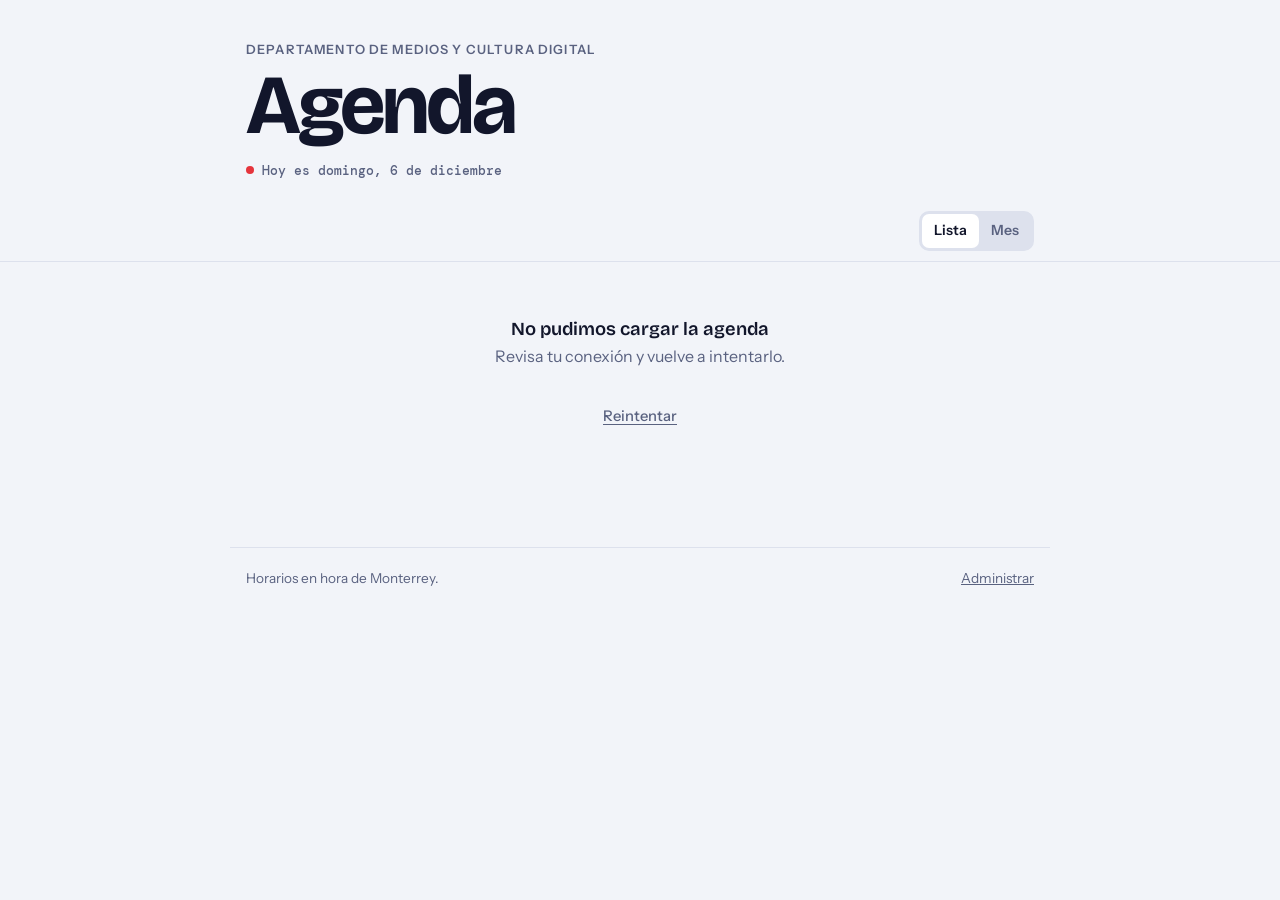
==== index.html @ c9c53f60 "Agenda de eventos del Departamento de Medios y Cultura Digital Cartelera pública con filtro por tipo" ====
<!doctype html>
<html lang="es">
<head>
  <meta charset="utf-8">
  <meta name="viewport" content="width=device-width, initial-scale=1, viewport-fit=cover">
  <title>Agenda · Medios y Cultura Digital</title>
  <meta name="description" content="Charlas, talleres, proyecciones y convocatorias del Departamento de Medios y Cultura Digital.">
  <link rel="preconnect" href="https://fonts.googleapis.com">
  <link rel="preconnect" href="https://fonts.gstatic.com" crossorigin>
  <link href="https://fonts.googleapis.com/css2?family=Bricolage+Grotesque:opsz,wght@12..96,400..800&family=DM+Mono:wght@400;500&family=Instrument+Sans:wght@400..700&display=swap" rel="stylesheet">
  <link rel="stylesheet" href="styles.css">
</head>
<body>
  <header class="masthead wrap">
    <p class="dept">Departamento de Medios y Cultura Digital</p>
    <h1>Agenda</h1>
    <p class="today" id="today"></p>
  </header>

  <div class="toolbar">
    <div class="wrap">
      <div class="chips" id="chips" role="group" aria-label="Filtrar por tipo de evento"></div>
      <div class="seg" role="group" aria-label="Cambiar vista">
        <button type="button" id="view-list" aria-pressed="true">Lista</button>
        <button type="button" id="view-month" aria-pressed="false">Mes</button>
      </div>
    </div>
  </div>

  <main class="wrap" id="main" aria-live="polite">
    <p class="state">Cargando la agenda…</p>
  </main>

  <footer class="wrap foot">
    <span>Horarios en hora de Monterrey.</span>
    <a href="admin.html">Administrar</a>
  </footer>

  <dialog id="detail" aria-labelledby="detail-title"></dialog>

  <script src="common.js"></script>
  <script src="app.js"></script>
</body>
</html>
---- styles.css ----
/* Agenda · Departamento de Medios y Cultura Digital
   Concepto: una cartelera de programación. Fecha grande a la izquierda como
   parrilla de festival, horas en monoespaciada tipo código de tiempo, y un
   color por tipo de evento. */
:root {
  --bg: #f2f4f9;
  --surface: #ffffff;
  --ink: #12162b;
  --muted: #5a6280;
  --line: #dde1ed;
  --accent: #2438e8;
  --accent-ink: #ffffff;
  --accent-soft: #e6e9ff;
  --danger: #c0262d;
  --live: #e5343c;

  --c-charla: #2438e8;
  --c-taller: #cf5a0a;
  --c-proyeccion: #b81f74;
  --c-exposicion: #0a7f72;
  --c-convocatoria: #8f6600;
  --c-otro: #55607a;

  --display: 'Bricolage Grotesque', 'Helvetica Neue', Arial, sans-serif;
  --body: 'Instrument Sans', system-ui, -apple-system, 'Segoe UI', sans-serif;
  --mono: 'DM Mono', ui-monospace, 'SF Mono', Menlo, monospace;

  --radius: 14px;
  --shadow: 0 1px 2px rgb(18 22 43 / 0.05), 0 8px 24px -12px rgb(18 22 43 / 0.18);
  color-scheme: light;
}
@media (prefers-color-scheme: dark) {
  :root {
    --bg: #0d1020;
    --surface: #171b30;
    --ink: #eef0fa;
    --muted: #9aa2c0;
    --line: #2a3050;
    --accent: #8795ff;
    --accent-ink: #0d1020;
    --accent-soft: #232a55;
    --danger: #ff7b80;
    --live: #ff5a61;
    --c-charla: #8795ff;
    --c-taller: #ff9a55;
    --c-proyeccion: #ff7cc0;
    --c-exposicion: #4fd3c2;
    --c-convocatoria: #e6bd4a;
    --c-otro: #a3adc8;
    --shadow: 0 1px 2px rgb(0 0 0 / 0.3), 0 8px 24px -12px rgb(0 0 0 / 0.6);
    color-scheme: dark;
  }
}

*, *::before, *::after { box-sizing: border-box; }
html { -webkit-text-size-adjust: 100%; }
body {
  margin: 0;
  background: var(--bg);
  color: var(--ink);
  font: 16px/1.55 var(--body);
}
[hidden] { display: none !important; }
img { max-width: 100%; display: block; }
a { color: var(--accent); }
button, input, select, textarea { font: inherit; color: inherit; }
:focus-visible { outline: 2px solid var(--accent); outline-offset: 2px; border-radius: 4px; }

.wrap {
  max-width: 820px;
  margin: 0 auto;
  padding-left: max(16px, env(safe-area-inset-left, 0px));
  padding-right: max(16px, env(safe-area-inset-right, 0px));
}

/* ── Encabezado ─────────────────────────────────────────── */
.masthead { padding-block: 40px 20px; }
.dept {
  margin: 0 0 6px;
  font-size: 0.8rem;
  font-weight: 600;
  letter-spacing: 0.09em;
  text-transform: uppercase;
  color: var(--muted);
}
.masthead h1 {
  margin: 0;
  font: 700 clamp(3rem, 12vw, 5.25rem)/0.95 var(--display);
  letter-spacing: -0.035em;
}
.today {
  display: inline-flex;
  align-items: center;
  gap: 8px;
  margin: 16px 0 0;
  font: 500 0.82rem var(--mono);
  color: var(--muted);
}
.today::before {
  content: '';
  width: 8px; height: 8px;
  border-radius: 50%;
  background: var(--live);
}

/* ── Barra de filtros ───────────────────────────────────── */
.toolbar {
  position: sticky;
  top: 0;
  z-index: 5;
  background: var(--bg);
  border-bottom: 1px solid var(--line);
}
.toolbar .wrap {
  display: flex;
  align-items: center;
  gap: 12px;
  padding-block: 10px;
}
.chips {
  display: flex;
  gap: 6px;
  flex: 1;
  min-width: 0;
  overflow-x: auto;
  scrollbar-width: none;
  padding-block: 2px;
}
.chips::-webkit-scrollbar { display: none; }
.chip {
  flex: none;
  display: inline-flex;
  align-items: center;
  gap: 7px;
  padding: 7px 13px;
  border: 1px solid var(--line);
  border-radius: 999px;
  background: var(--surface);
  font-size: 0.88rem;
  font-weight: 500;
  cursor: pointer;
  white-space: nowrap;
}
.chip .dot, .tag .dot {
  width: 8px; height: 8px;
  border-radius: 50%;
  background: var(--c, var(--muted));
}
.chip[aria-pressed='true'] { background: var(--ink); border-color: var(--ink); color: var(--bg); }
.seg {
  flex: none;
  display: inline-flex;
  padding: 3px;
  border-radius: 10px;
  background: var(--line);
}
.seg button {
  border: 0;
  border-radius: 7px;
  padding: 6px 12px;
  background: transparent;
  font-size: 0.88rem;
  font-weight: 600;
  color: var(--muted);
  cursor: pointer;
}
.seg button[aria-pressed='true'] { background: var(--surface); color: var(--ink); }

/* ── Lista ──────────────────────────────────────────────── */
main.wrap { padding-block: 8px 64px; }
.month-title {
  margin: 28px 0 10px;
  font: 600 1.35rem var(--display);
  letter-spacing: -0.01em;
}
.month-title span { color: var(--muted); font-weight: 400; }
.events { display: flex; flex-direction: column; gap: 10px; list-style: none; margin: 0; padding: 0; }

.event {
  position: relative;
  display: grid;
  grid-template-columns: 58px minmax(0, 1fr) auto;
  gap: 16px;
  align-items: start;
  padding: 16px;
  background: var(--surface);
  border: 1px solid var(--line);
  border-radius: var(--radius);
  transition: border-color 0.15s, box-shadow 0.15s, transform 0.15s;
}
.event:hover { border-color: var(--c); box-shadow: var(--shadow); transform: translateY(-1px); }
.event.past { opacity: 0.62; }
.event-date { text-align: center; color: var(--c); }
.event-date .dow {
  display: block;
  font: 500 0.72rem var(--mono);
  letter-spacing: 0.08em;
  text-transform: uppercase;
}
.event-date .num {
  display: block;
  font: 700 2.2rem/1 var(--display);
  letter-spacing: -0.03em;
  font-variant-numeric: tabular-nums;
}
.event-date .rel {
  display: inline-block;
  margin-top: 5px;
  padding: 1px 7px;
  border-radius: 999px;
  background: var(--c);
  color: var(--surface);
  font-size: 0.68rem;
  font-weight: 700;
  letter-spacing: 0.04em;
  text-transform: uppercase;
}
.event-body { display: flex; flex-direction: column; gap: 5px; min-width: 0; }
.event-title {
  margin: 0;
  font: 600 1.14rem/1.25 var(--display);
  letter-spacing: -0.01em;
  text-wrap: balance;
  overflow-wrap: anywhere;
}
.event-title a { color: inherit; text-decoration: none; }
.event-title a::after { content: ''; position: absolute; inset: 0; border-radius: var(--radius); }
.meta {
  display: flex;
  flex-wrap: wrap;
  gap: 2px 14px;
  font-size: 0.9rem;
  color: var(--muted);
}
.meta .time { font: 500 0.86rem/1.7 var(--mono); color: var(--ink); }
.tag {
  display: inline-flex;
  align-items: center;
  gap: 6px;
  font-size: 0.76rem;
  font-weight: 600;
  letter-spacing: 0.05em;
  text-transform: uppercase;
  color: var(--c);
}
.event-thumb {
  width: 76px; height: 76px;
  border-radius: 9px;
  object-fit: cover;
  background: var(--line);
}

.state {
  margin: 48px auto;
  max-width: 34ch;
  text-align: center;
  color: var(--muted);
}
.state strong { display: block; margin-bottom: 4px; font: 600 1.15rem var(--display); color: var(--ink); }
.link-btn {
  display: block;
  margin: 28px auto 0;
  padding: 8px 14px;
  border: 0;
  background: none;
  color: var(--muted);
  font-size: 0.92rem;
  font-weight: 500;
  text-decoration: underline;
  text-underline-offset: 3px;
  cursor: pointer;
}
.link-btn:hover { color: var(--ink); }

/* ── Mes ────────────────────────────────────────────────── */
.cal-head { display: flex; align-items: center; gap: 8px; margin: 24px 0 12px; }
.cal-head h2 { flex: 1; margin: 0; font: 600 1.35rem var(--display); }
.icon-btn {
  width: 38px; height: 38px;
  border: 1px solid var(--line);
  border-radius: 10px;
  background: var(--surface);
  font-size: 1.1rem;
  cursor: pointer;
}
.cal-grid { display: grid; grid-template-columns: repeat(7, minmax(0, 1fr)); gap: 4px; }
.cal-dow {
  padding: 4px 0;
  text-align: center;
  font: 500 0.7rem var(--mono);
  letter-spacing: 0.08em;
  text-transform: uppercase;
  color: var(--muted);
}
.cal-day {
  display: flex;
  flex-direction: column;
  gap: 3px;
  min-height: 78px;
  padding: 6px;
  border: 1px solid var(--line);
  border-radius: 10px;
  background: var(--surface);
  text-align: left;
  cursor: pointer;
  overflow: hidden;
}
.cal-day.blank { visibility: hidden; }
.cal-day .n { font: 500 0.82rem var(--mono); color: var(--muted); }
.cal-day.is-today .n {
  align-self: flex-start;
  padding: 0 6px;
  border-radius: 999px;
  background: var(--live);
  color: #fff;
}
.cal-day[aria-pressed='true'] { border-color: var(--ink); box-shadow: inset 0 0 0 1px var(--ink); }
.cal-ev {
  padding: 1px 5px;
  border-left: 3px solid var(--c);
  font-size: 0.72rem;
  line-height: 1.35;
  white-space: nowrap;
  overflow: hidden;
  text-overflow: ellipsis;
}
.cal-more { font-size: 0.7rem; color: var(--muted); padding-left: 8px; }
.cal-dots { display: none; gap: 3px; flex-wrap: wrap; }
.cal-dots i { width: 7px; height: 7px; border-radius: 50%; background: var(--c); }
.day-title { margin: 24px 0 10px; font: 600 1.05rem var(--display); }

/* ── Detalle ────────────────────────────────────────────── */
dialog {
  width: min(600px, calc(100vw - 24px));
  max-height: min(88vh, 900px);
  padding: 0;
  border: 0;
  border-radius: 18px;
  background: var(--surface);
  color: var(--ink);
  box-shadow: 0 24px 80px -20px rgb(0 0 0 / 0.5);
  overflow: auto;
}
dialog::backdrop { background: rgb(10 12 26 / 0.55); backdrop-filter: blur(3px); }
.sheet { padding: 24px; display: flex; flex-direction: column; gap: 14px; }
.sheet-top { display: flex; align-items: center; justify-content: space-between; gap: 12px; }
.close {
  width: 36px; height: 36px;
  border: 0;
  border-radius: 50%;
  background: var(--bg);
  font-size: 1.15rem;
  line-height: 1;
  cursor: pointer;
}
.sheet h2 {
  margin: 0;
  font: 700 clamp(1.5rem, 5vw, 2rem)/1.12 var(--display);
  letter-spacing: -0.02em;
  text-wrap: balance;
  overflow-wrap: anywhere;
}
.facts { display: grid; grid-template-columns: auto minmax(0, 1fr); gap: 4px 14px; margin: 0; }
.facts dt { font: 500 0.72rem/1.9 var(--mono); letter-spacing: 0.08em; text-transform: uppercase; color: var(--muted); }
.facts dd { margin: 0; overflow-wrap: anywhere; }
.desc { margin: 0; white-space: pre-line; overflow-wrap: anywhere; max-width: 65ch; }
.poster { width: 100%; border-radius: 12px; background: var(--line); }
.actions { display: flex; flex-wrap: wrap; gap: 8px; }

.btn {
  display: inline-flex;
  align-items: center;
  justify-content: center;
  gap: 8px;
  padding: 10px 16px;
  border: 1px solid var(--line);
  border-radius: 10px;
  background: var(--surface);
  font-size: 0.93rem;
  font-weight: 600;
  color: var(--ink);
  text-decoration: none;
  cursor: pointer;
}
.btn:hover { border-color: var(--ink); }
.btn.primary { background: var(--accent); border-color: var(--accent); color: var(--accent-ink); }
.btn.primary:hover { filter: brightness(1.08); }
.btn.danger { color: var(--danger); }
.btn.small { padding: 6px 11px; font-size: 0.85rem; }
.btn[disabled] { opacity: 0.55; cursor: progress; }

.foot {
  padding-block: 20px 36px;
  border-top: 1px solid var(--line);
  font-size: 0.85rem;
  color: var(--muted);
  display: flex;
  justify-content: space-between;
  gap: 12px;
  flex-wrap: wrap;
}
.foot a { color: inherit; }

/* ── Panel de administración ────────────────────────────── */
.admin-top { display: flex; align-items: flex-end; justify-content: space-between; gap: 12px; flex-wrap: wrap; padding-block: 32px 16px; }
.admin-top h1 { margin: 0; font: 700 2.2rem/1 var(--display); letter-spacing: -0.03em; }
.card {
  background: var(--surface);
  border: 1px solid var(--line);
  border-radius: var(--radius);
  padding: 24px;
}
.login { max-width: 400px; margin: 8vh auto; }
.login h1 { margin: 0 0 4px; font: 700 1.7rem var(--display); letter-spacing: -0.02em; }
.login p { margin: 0 0 18px; color: var(--muted); }
.form { display: flex; flex-direction: column; gap: 14px; }
.field { display: flex; flex-direction: column; gap: 5px; min-width: 0; }
.field > span { font-size: 0.85rem; font-weight: 600; }
.field small { color: var(--muted); font-size: 0.8rem; }
.row { display: grid; grid-template-columns: repeat(auto-fit, minmax(140px, 1fr)); gap: 12px; }
.input, select.input, textarea.input {
  width: 100%;
  padding: 10px 12px;
  border: 1px solid var(--line);
  border-radius: 10px;
  background: var(--bg);
}
textarea.input { min-height: 120px; resize: vertical; }
.check { display: flex; align-items: center; gap: 9px; font-weight: 500; cursor: pointer; }
.check input { width: 18px; height: 18px; accent-color: var(--accent); }
.msg { margin: 0; font-size: 0.9rem; color: var(--danger); }
.msg.ok { color: var(--c-exposicion); }
.upload { display: flex; align-items: center; gap: 14px; flex-wrap: wrap; }
.upload img { width: 84px; height: 84px; border-radius: 10px; object-fit: cover; background: var(--line); }

.admin-list { display: flex; flex-direction: column; gap: 8px; list-style: none; margin: 0; padding: 0; }
.admin-item {
  display: grid;
  grid-template-columns: 92px minmax(0, 1fr) auto;
  gap: 14px;
  align-items: center;
  padding: 12px 16px;
  background: var(--surface);
  border: 1px solid var(--line);
  border-left: 4px solid var(--c);
  border-radius: 12px;
}
.admin-item .when { font: 500 0.8rem/1.4 var(--mono); color: var(--muted); }
.admin-item .t { font-weight: 600; overflow-wrap: anywhere; }
.admin-item .sub { font-size: 0.84rem; color: var(--muted); }
.admin-item .ops { display: flex; gap: 6px; flex-wrap: wrap; justify-content: flex-end; }
.badge {
  display: inline-block;
  margin-left: 6px;
  padding: 1px 8px;
  border-radius: 999px;
  background: var(--line);
  font-size: 0.7rem;
  font-weight: 700;
  letter-spacing: 0.04em;
  text-transform: uppercase;
  color: var(--muted);
  vertical-align: middle;
}
.section-title { margin: 28px 0 10px; font: 600 1.1rem var(--display); }
.toast {
  position: fixed;
  left: 50%;
  bottom: calc(20px + env(safe-area-inset-bottom, 0px));
  transform: translateX(-50%);
  padding: 10px 18px;
  border-radius: 999px;
  background: var(--ink);
  color: var(--bg);
  font-size: 0.9rem;
  font-weight: 600;
  z-index: 50;
}

@media (max-width: 560px) {
  .event { grid-template-columns: 48px minmax(0, 1fr); gap: 12px; padding: 14px; }
  .event-thumb { display: none; }
  .event-date .num { font-size: 1.85rem; }
  .cal-day { min-height: 52px; padding: 5px; align-items: center; }
  .cal-ev, .cal-more { display: none; }
  .cal-dots { display: flex; justify-content: center; }
  .sheet { padding: 18px; }
  .admin-item { grid-template-columns: minmax(0, 1fr); gap: 8px; }
  .admin-item .ops { justify-content: flex-start; }
  .toolbar .wrap { flex-wrap: wrap; }
  .chips { flex-basis: 100%; order: 2; }
  .seg { margin-left: auto; }
}
@media (prefers-reduced-motion: reduce) {
  * { transition: none !important; }
}
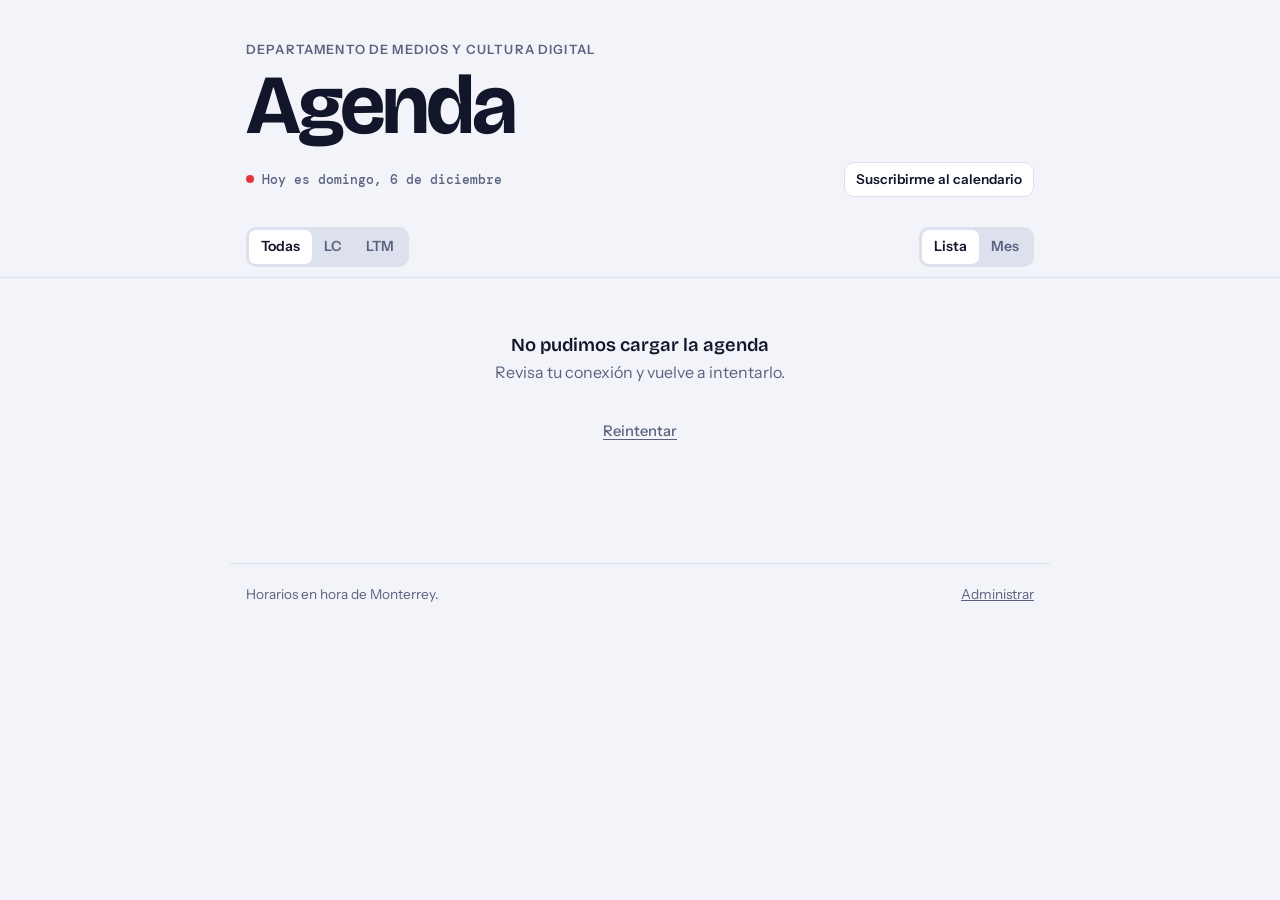
==== commit 2920f75d: "Agrega suscripción al calendario, estados, carreras y vista previa al compartir - Botón Suscribirme:" ====
--- a/index.html
+++ b/index.html
@@ -5,6 +5,17 @@
   <meta name="viewport" content="width=device-width, initial-scale=1, viewport-fit=cover">
   <title>Agenda · Medios y Cultura Digital</title>
   <meta name="description" content="Charlas, talleres, proyecciones y convocatorias del Departamento de Medios y Cultura Digital.">
+  <meta property="og:type" content="website">
+  <meta property="og:site_name" content="Medios y Cultura Digital">
+  <meta property="og:title" content="Agenda · Medios y Cultura Digital">
+  <meta property="og:description" content="Charlas, talleres, proyecciones y fechas del semestre para LC y LTM.">
+  <meta property="og:url" content="https://jrehlaender91.github.io/agenda-mcd/">
+  <meta property="og:image" content="https://jrehlaender91.github.io/agenda-mcd/og.png">
+  <meta property="og:image:width" content="1200">
+  <meta property="og:image:height" content="630">
+  <meta property="og:locale" content="es_MX">
+  <meta name="twitter:card" content="summary_large_image">
+  <link rel="icon" href="data:image/svg+xml,%3Csvg xmlns='http://www.w3.org/2000/svg' viewBox='0 0 32 32'%3E%3Crect width='32' height='32' rx='7' fill='%232438e8'/%3E%3Ctext x='16' y='23' font-family='Arial' font-weight='700' font-size='19' text-anchor='middle' fill='white'%3EA%3C/text%3E%3C/svg%3E">
   <link rel="preconnect" href="https://fonts.googleapis.com">
   <link rel="preconnect" href="https://fonts.gstatic.com" crossorigin>
   <link href="https://fonts.googleapis.com/css2?family=Bricolage+Grotesque:opsz,wght@12..96,400..800&family=DM+Mono:wght@400;500&family=Instrument+Sans:wght@400..700&display=swap" rel="stylesheet">
@@ -14,11 +25,19 @@
   <header class="masthead wrap">
     <p class="dept">Departamento de Medios y Cultura Digital</p>
     <h1>Agenda</h1>
-    <p class="today" id="today"></p>
+    <div class="masthead-row">
+      <p class="today" id="today"></p>
+      <button type="button" class="btn small" id="subscribe">Suscribirme al calendario</button>
+    </div>
   </header>
 
   <div class="toolbar">
     <div class="wrap">
+      <div class="seg" id="career" role="group" aria-label="Filtrar por carrera">
+        <button type="button" data-career="todas" aria-pressed="true">Todas</button>
+        <button type="button" data-career="lc" aria-pressed="false">LC</button>
+        <button type="button" data-career="ltm" aria-pressed="false">LTM</button>
+      </div>
       <div class="chips" id="chips" role="group" aria-label="Filtrar por tipo de evento"></div>
       <div class="seg" role="group" aria-label="Cambiar vista">
         <button type="button" id="view-list" aria-pressed="true">Lista</button>
--- a/styles.css
+++ b/styles.css
@@ -20,6 +20,8 @@
   --c-exposicion: #0a7f72;
   --c-convocatoria: #8f6600;
   --c-otro: #55607a;
+  --c-institucional: #6b7390;
+  --inst-bg: #e4e7f0;
 
   --display: 'Bricolage Grotesque', 'Helvetica Neue', Arial, sans-serif;
   --body: 'Instrument Sans', system-ui, -apple-system, 'Segoe UI', sans-serif;
@@ -47,6 +49,8 @@
     --c-exposicion: #4fd3c2;
     --c-convocatoria: #e6bd4a;
     --c-otro: #a3adc8;
+    --c-institucional: #8d95b3;
+    --inst-bg: #222844;
     --shadow: 0 1px 2px rgb(0 0 0 / 0.3), 0 8px 24px -12px rgb(0 0 0 / 0.6);
     color-scheme: dark;
   }
@@ -88,11 +92,12 @@
   font: 700 clamp(3rem, 12vw, 5.25rem)/0.95 var(--display);
   letter-spacing: -0.035em;
 }
+.masthead-row { display: flex; align-items: center; justify-content: space-between; gap: 10px 16px; flex-wrap: wrap; margin-top: 16px; }
 .today {
   display: inline-flex;
   align-items: center;
   gap: 8px;
-  margin: 16px 0 0;
+  margin: 0;
   font: 500 0.82rem var(--mono);
   color: var(--muted);
 }
@@ -250,6 +255,55 @@
   background: var(--line);
 }
 
+/* Estado y carrera */
+.tagline { display: flex; align-items: center; flex-wrap: wrap; gap: 4px 10px; }
+.pill {
+  padding: 1px 8px;
+  border-radius: 999px;
+  border: 1px solid var(--line);
+  font-size: 0.7rem;
+  font-weight: 700;
+  letter-spacing: 0.05em;
+  text-transform: uppercase;
+  color: var(--muted);
+  white-space: nowrap;
+}
+.pill.cancelado { border-color: var(--danger); background: var(--danger); color: var(--surface); }
+.pill.reprogramado { border-color: var(--c-convocatoria); color: var(--c-convocatoria); }
+.is-cancelled .event-title, .is-cancelled .inst-title, .cal-ev.is-cancelled, .sheet h2.is-cancelled { text-decoration: line-through; text-decoration-thickness: 1.5px; }
+.is-cancelled .event-date, .is-cancelled .meta, .is-cancelled .event-thumb { opacity: 0.5; }
+.notice {
+  margin: 0;
+  padding: 10px 14px;
+  border-radius: 10px;
+  background: var(--bg);
+  border: 1px solid var(--line);
+  font-size: 0.93rem;
+  font-weight: 500;
+}
+.notice.cancelado { border-color: var(--danger); color: var(--danger); }
+.steps { margin: 0; padding-left: 1.2em; display: flex; flex-direction: column; gap: 6px; color: var(--muted); font-size: 0.92rem; }
+.copy-row { display: flex; gap: 8px; }
+.copy-row .input { min-width: 0; font: 0.8rem var(--mono); }
+
+/* Fechas institucionales: una línea discreta entre las tarjetas */
+.event.inst {
+  display: flex;
+  align-items: baseline;
+  gap: 4px 14px;
+  flex-wrap: wrap;
+  padding: 2px 16px;
+  background: none;
+  border: 0;
+  border-radius: 8px;
+  color: var(--muted);
+}
+.event.inst:hover { border: 0; box-shadow: none; transform: none; color: var(--ink); }
+.event.inst .inst-date { flex: none; font: 500 0.8rem/1.6 var(--mono); }
+.event.inst .inst-title { font-size: 0.93rem; font-weight: 500; color: inherit; text-decoration: none; overflow-wrap: anywhere; }
+.event.inst .inst-title::after { content: ''; position: absolute; inset: 0; }
+.event.inst:hover .inst-title { text-decoration: underline; text-underline-offset: 3px; }
+
 .state {
   margin: 48px auto;
   max-width: 34ch;
@@ -324,6 +378,8 @@
   overflow: hidden;
   text-overflow: ellipsis;
 }
+.cal-day.inst { background: var(--inst-bg); }
+.cal-ev.inst { padding-left: 0; border-left: 0; color: var(--muted); white-space: normal; }
 .cal-more { font-size: 0.7rem; color: var(--muted); padding-left: 8px; }
 .cal-dots { display: none; gap: 3px; flex-wrap: wrap; }
 .cal-dots i { width: 7px; height: 7px; border-radius: 50%; background: var(--c); }
@@ -483,13 +539,13 @@
   .event-date .num { font-size: 1.85rem; }
   .cal-day { min-height: 52px; padding: 5px; align-items: center; }
   .cal-ev, .cal-more { display: none; }
+  .event.inst { padding: 2px 14px; }
   .cal-dots { display: flex; justify-content: center; }
   .sheet { padding: 18px; }
   .admin-item { grid-template-columns: minmax(0, 1fr); gap: 8px; }
   .admin-item .ops { justify-content: flex-start; }
-  .toolbar .wrap { flex-wrap: wrap; }
+  .toolbar .wrap { flex-wrap: wrap; justify-content: space-between; }
   .chips { flex-basis: 100%; order: 2; }
-  .seg { margin-left: auto; }
 }
 @media (prefers-reduced-motion: reduce) {
   * { transition: none !important; }
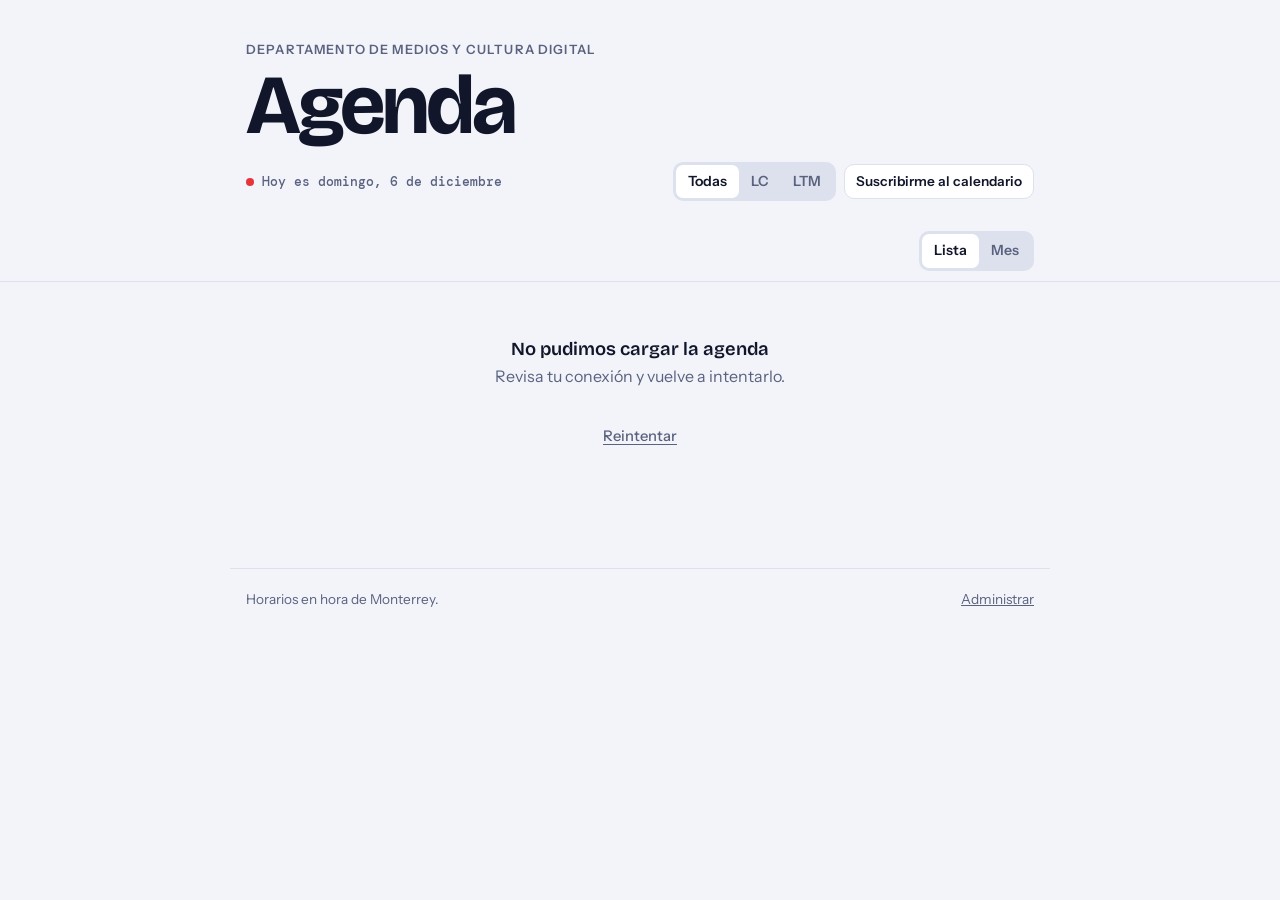
==== commit c0114050: "Mejoras estéticas: afiches en celular, encabezado, separador de hoy y animaciones - La miniatura del" ====
--- a/index.html
+++ b/index.html
@@ -27,17 +27,19 @@
     <h1>Agenda</h1>
     <div class="masthead-row">
       <p class="today" id="today"></p>
-      <button type="button" class="btn small" id="subscribe">Suscribirme al calendario</button>
+      <div class="masthead-tools">
+        <div class="seg" id="career" role="group" aria-label="Filtrar por carrera">
+          <button type="button" data-career="todas" aria-pressed="true">Todas</button>
+          <button type="button" data-career="lc" aria-pressed="false">LC</button>
+          <button type="button" data-career="ltm" aria-pressed="false">LTM</button>
+        </div>
+        <button type="button" class="btn small" id="subscribe">Suscribirme al calendario</button>
+      </div>
     </div>
   </header>
 
   <div class="toolbar">
     <div class="wrap">
-      <div class="seg" id="career" role="group" aria-label="Filtrar por carrera">
-        <button type="button" data-career="todas" aria-pressed="true">Todas</button>
-        <button type="button" data-career="lc" aria-pressed="false">LC</button>
-        <button type="button" data-career="ltm" aria-pressed="false">LTM</button>
-      </div>
       <div class="chips" id="chips" role="group" aria-label="Filtrar por tipo de evento"></div>
       <div class="seg" role="group" aria-label="Cambiar vista">
         <button type="button" id="view-list" aria-pressed="true">Lista</button>
--- a/styles.css
+++ b/styles.css
@@ -93,6 +93,8 @@
   letter-spacing: -0.035em;
 }
 .masthead-row { display: flex; align-items: center; justify-content: space-between; gap: 10px 16px; flex-wrap: wrap; margin-top: 16px; }
+.masthead-tools { display: flex; align-items: center; gap: 8px; flex-wrap: wrap; }
+.masthead-tools .btn { padding-block: 8px; }
 .today {
   display: inline-flex;
   align-items: center;
@@ -254,6 +256,34 @@
   object-fit: cover;
   background: var(--line);
 }
+
+/* Separador de hoy */
+.now {
+  display: flex;
+  align-items: center;
+  gap: 10px;
+  margin: 4px 0 -2px;
+  font: 500 0.72rem var(--mono);
+  letter-spacing: 0.1em;
+  text-transform: uppercase;
+  color: var(--live);
+}
+.now::before { content: ''; width: 8px; height: 8px; border-radius: 50%; background: currentColor; }
+.now::after { content: ''; flex: 1; height: 1px; background: currentColor; opacity: 0.45; }
+.now.later { margin-top: 8px; color: var(--muted); }
+.now.later::before { display: none; }
+
+/* Entradas suaves */
+@keyframes rise { from { opacity: 0; transform: translateY(6px); } }
+@keyframes pop { from { opacity: 0; transform: translateY(10px) scale(0.98); } }
+@keyframes fade { from { opacity: 0; } }
+main.wrap > * { animation: rise 0.28s ease-out both; }
+dialog[open] { animation: pop 0.2s ease-out both; }
+dialog[open]::backdrop { animation: fade 0.2s ease-out both; }
+
+.state svg { display: block; width: 84px; height: 84px; margin: 0 auto 14px; color: var(--muted); }
+.state svg .hl { color: var(--accent); }
+.state .btn { margin-top: 16px; }
 
 /* Estado y carrera */
 .tagline { display: flex; align-items: center; flex-wrap: wrap; gap: 4px 10px; }
@@ -534,8 +564,8 @@
 }
 
 @media (max-width: 560px) {
-  .event { grid-template-columns: 48px minmax(0, 1fr); gap: 12px; padding: 14px; }
-  .event-thumb { display: none; }
+  .event { grid-template-columns: 48px minmax(0, 1fr) auto; gap: 12px; padding: 14px; }
+  .event-thumb { width: 60px; height: 60px; border-radius: 8px; }
   .event-date .num { font-size: 1.85rem; }
   .cal-day { min-height: 52px; padding: 5px; align-items: center; }
   .cal-ev, .cal-more { display: none; }
@@ -544,9 +574,8 @@
   .sheet { padding: 18px; }
   .admin-item { grid-template-columns: minmax(0, 1fr); gap: 8px; }
   .admin-item .ops { justify-content: flex-start; }
-  .toolbar .wrap { flex-wrap: wrap; justify-content: space-between; }
-  .chips { flex-basis: 100%; order: 2; }
+  .masthead-row { flex-direction: column; align-items: flex-start; }
 }
 @media (prefers-reduced-motion: reduce) {
-  * { transition: none !important; }
-}
+  * { transition: none !important; animation: none !important; }
+}
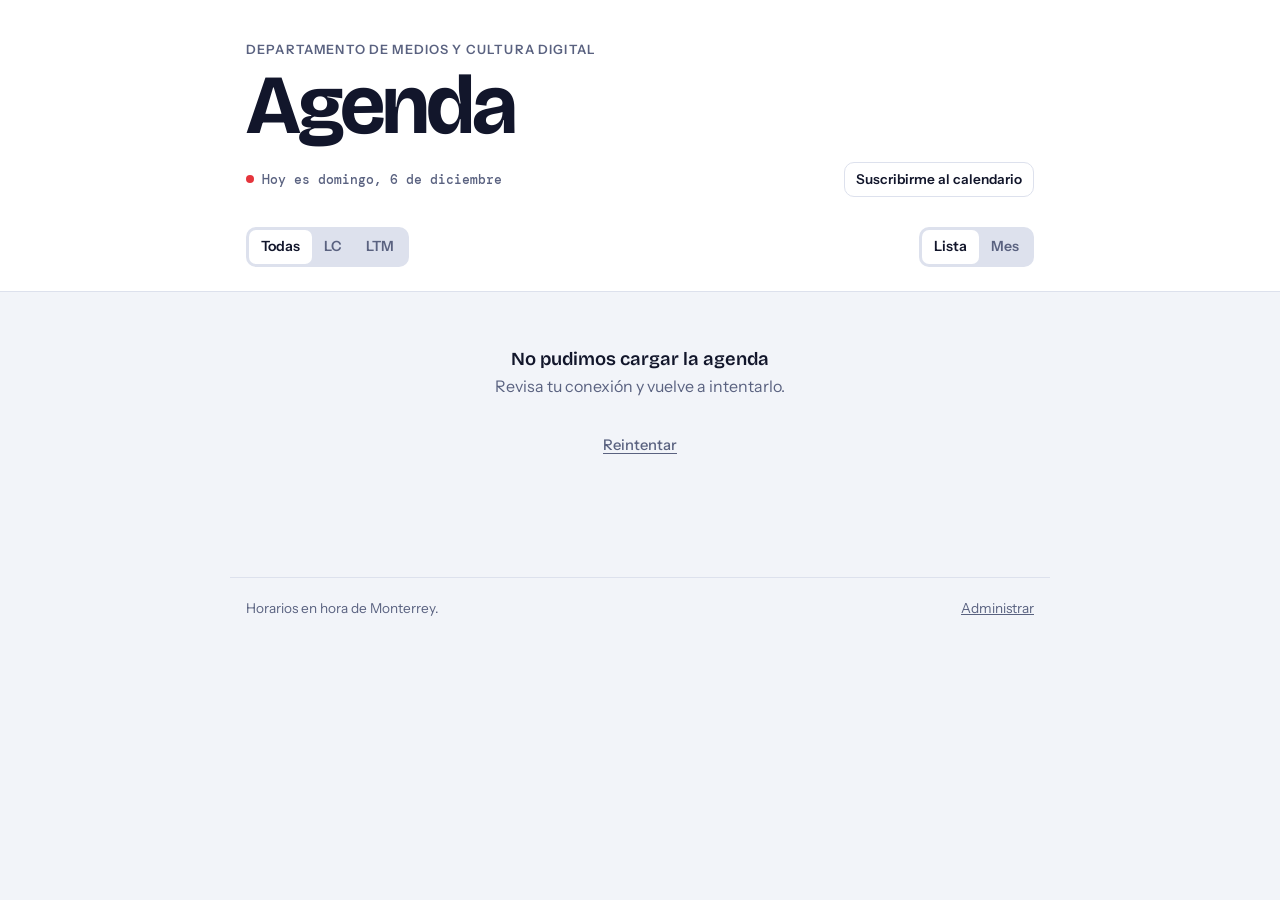
==== commit de1a02db: "Reorganiza el header de la agenda y le da un fondo distinto Agrupa los controles en tres filas (fech" ====
--- a/index.html
+++ b/index.html
@@ -22,17 +22,12 @@
   <link rel="stylesheet" href="styles.css">
 </head>
 <body>
-  <header class="masthead wrap">
-    <p class="dept">Departamento de Medios y Cultura Digital</p>
-    <h1>Agenda</h1>
-    <div class="masthead-row">
-      <p class="today" id="today"></p>
-      <div class="masthead-tools">
-        <div class="seg" id="career" role="group" aria-label="Filtrar por carrera">
-          <button type="button" data-career="todas" aria-pressed="true">Todas</button>
-          <button type="button" data-career="lc" aria-pressed="false">LC</button>
-          <button type="button" data-career="ltm" aria-pressed="false">LTM</button>
-        </div>
+  <header class="masthead">
+    <div class="wrap">
+      <p class="dept">Departamento de Medios y Cultura Digital</p>
+      <h1>Agenda</h1>
+      <div class="masthead-row">
+        <p class="today" id="today"></p>
         <button type="button" class="btn small" id="subscribe">Suscribirme al calendario</button>
       </div>
     </div>
@@ -40,11 +35,18 @@
 
   <div class="toolbar">
     <div class="wrap">
+      <div class="toolbar-row">
+        <div class="seg" id="career" role="group" aria-label="Filtrar por carrera">
+          <button type="button" data-career="todas" aria-pressed="true">Todas</button>
+          <button type="button" data-career="lc" aria-pressed="false">LC</button>
+          <button type="button" data-career="ltm" aria-pressed="false">LTM</button>
+        </div>
+        <div class="seg" role="group" aria-label="Cambiar vista">
+          <button type="button" id="view-list" aria-pressed="true">Lista</button>
+          <button type="button" id="view-month" aria-pressed="false">Mes</button>
+        </div>
+      </div>
       <div class="chips" id="chips" role="group" aria-label="Filtrar por tipo de evento"></div>
-      <div class="seg" role="group" aria-label="Cambiar vista">
-        <button type="button" id="view-list" aria-pressed="true">Lista</button>
-        <button type="button" id="view-month" aria-pressed="false">Mes</button>
-      </div>
     </div>
   </div>
 
--- a/styles.css
+++ b/styles.css
@@ -78,7 +78,7 @@
 }
 
 /* ── Encabezado ─────────────────────────────────────────── */
-.masthead { padding-block: 40px 20px; }
+.masthead { padding-block: 40px 20px; background: var(--surface); }
 .dept {
   margin: 0 0 6px;
   font-size: 0.8rem;
@@ -93,8 +93,7 @@
   letter-spacing: -0.035em;
 }
 .masthead-row { display: flex; align-items: center; justify-content: space-between; gap: 10px 16px; flex-wrap: wrap; margin-top: 16px; }
-.masthead-tools { display: flex; align-items: center; gap: 8px; flex-wrap: wrap; }
-.masthead-tools .btn { padding-block: 8px; }
+.masthead-row .btn { padding-block: 8px; }
 .today {
   display: inline-flex;
   align-items: center;
@@ -115,19 +114,25 @@
   position: sticky;
   top: 0;
   z-index: 5;
-  background: var(--bg);
+  background: var(--surface);
   border-bottom: 1px solid var(--line);
 }
 .toolbar .wrap {
   display: flex;
-  align-items: center;
+  flex-direction: column;
+  gap: 10px;
+  padding-block: 10px;
+}
+.toolbar-row {
+  display: flex;
+  align-items: center;
+  justify-content: space-between;
   gap: 12px;
-  padding-block: 10px;
+  flex-wrap: wrap;
 }
 .chips {
   display: flex;
   gap: 6px;
-  flex: 1;
   min-width: 0;
   overflow-x: auto;
   scrollbar-width: none;
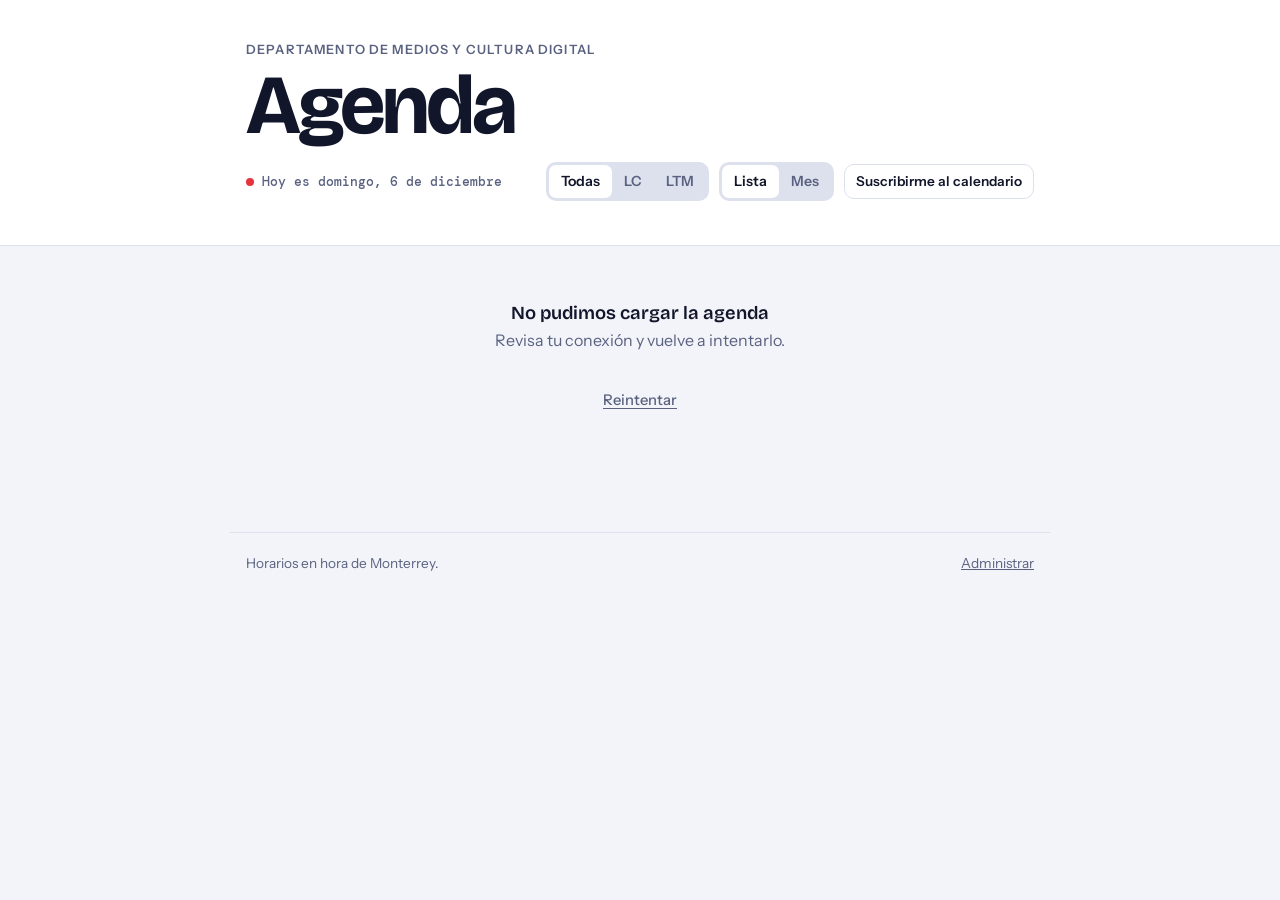
==== commit 606d25cf: "Reagrupa el header: acciones arriba, filtro de tipo abajo Junta fecha, toggles de carrera/vista y su" ====
--- a/index.html
+++ b/index.html
@@ -28,24 +28,24 @@
       <h1>Agenda</h1>
       <div class="masthead-row">
         <p class="today" id="today"></p>
-        <button type="button" class="btn small" id="subscribe">Suscribirme al calendario</button>
+        <div class="masthead-tools">
+          <div class="seg" id="career" role="group" aria-label="Filtrar por carrera">
+            <button type="button" data-career="todas" aria-pressed="true">Todas</button>
+            <button type="button" data-career="lc" aria-pressed="false">LC</button>
+            <button type="button" data-career="ltm" aria-pressed="false">LTM</button>
+          </div>
+          <div class="seg" role="group" aria-label="Cambiar vista">
+            <button type="button" id="view-list" aria-pressed="true">Lista</button>
+            <button type="button" id="view-month" aria-pressed="false">Mes</button>
+          </div>
+          <button type="button" class="btn small" id="subscribe">Suscribirme al calendario</button>
+        </div>
       </div>
     </div>
   </header>
 
   <div class="toolbar">
     <div class="wrap">
-      <div class="toolbar-row">
-        <div class="seg" id="career" role="group" aria-label="Filtrar por carrera">
-          <button type="button" data-career="todas" aria-pressed="true">Todas</button>
-          <button type="button" data-career="lc" aria-pressed="false">LC</button>
-          <button type="button" data-career="ltm" aria-pressed="false">LTM</button>
-        </div>
-        <div class="seg" role="group" aria-label="Cambiar vista">
-          <button type="button" id="view-list" aria-pressed="true">Lista</button>
-          <button type="button" id="view-month" aria-pressed="false">Mes</button>
-        </div>
-      </div>
       <div class="chips" id="chips" role="group" aria-label="Filtrar por tipo de evento"></div>
     </div>
   </div>
--- a/styles.css
+++ b/styles.css
@@ -93,7 +93,8 @@
   letter-spacing: -0.035em;
 }
 .masthead-row { display: flex; align-items: center; justify-content: space-between; gap: 10px 16px; flex-wrap: wrap; margin-top: 16px; }
-.masthead-row .btn { padding-block: 8px; }
+.masthead-tools { display: flex; align-items: center; gap: 10px; flex-wrap: wrap; }
+.masthead-tools .btn { padding-block: 8px; }
 .today {
   display: inline-flex;
   align-items: center;
@@ -118,17 +119,7 @@
   border-bottom: 1px solid var(--line);
 }
 .toolbar .wrap {
-  display: flex;
-  flex-direction: column;
-  gap: 10px;
   padding-block: 10px;
-}
-.toolbar-row {
-  display: flex;
-  align-items: center;
-  justify-content: space-between;
-  gap: 12px;
-  flex-wrap: wrap;
 }
 .chips {
   display: flex;
